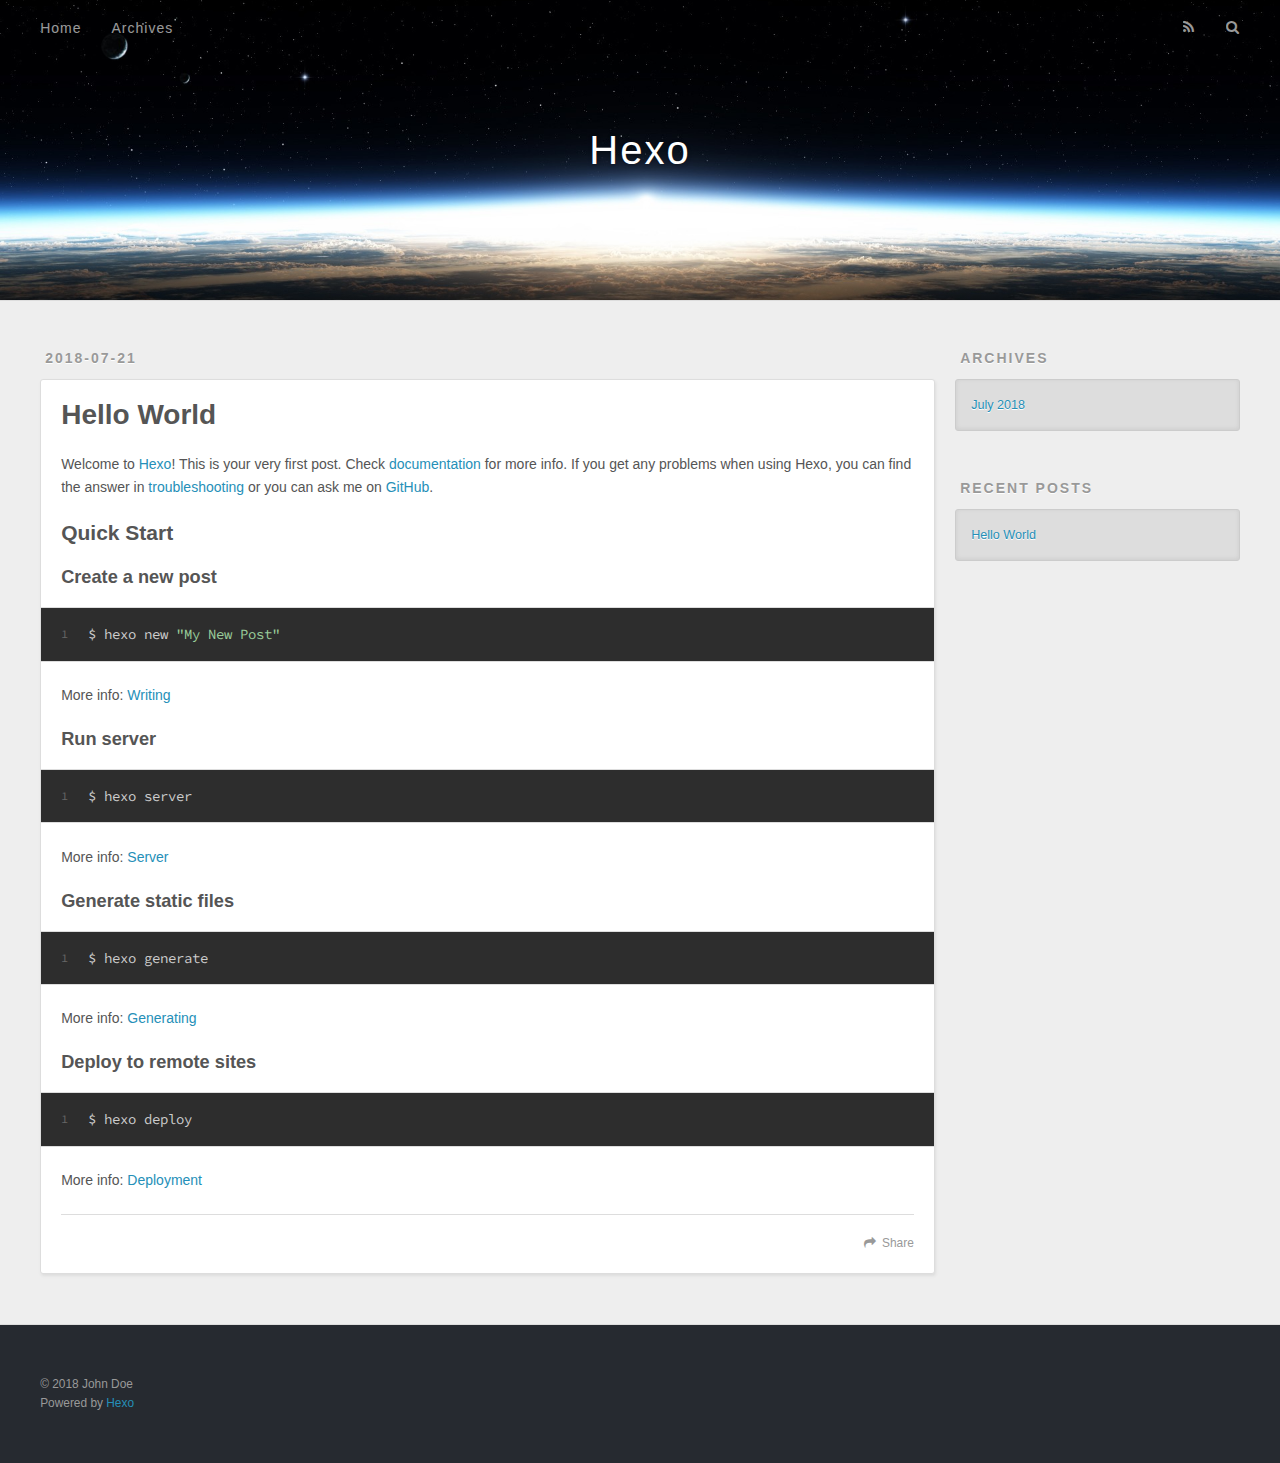
==== index.html @ a930fb46 "Site updated: 2018-07-21 19:15:25" ====
<!DOCTYPE html>
<html>
<head>
  <meta charset="utf-8">
  

  
  <title>Hexo</title>
  <meta name="viewport" content="width=device-width, initial-scale=1, maximum-scale=1">
  <meta property="og:type" content="website">
<meta property="og:title" content="Hexo">
<meta property="og:url" content="http://finestar.github.io/index.html">
<meta property="og:site_name" content="Hexo">
<meta property="og:locale" content="zh">
<meta name="twitter:card" content="summary">
<meta name="twitter:title" content="Hexo">
  
    <link rel="alternate" href="/atom.xml" title="Hexo" type="application/atom+xml">
  
  
    <link rel="icon" href="/favicon.png">
  
  
    <link href="//fonts.googleapis.com/css?family=Source+Code+Pro" rel="stylesheet" type="text/css">
  
  <link rel="stylesheet" href="/css/style.css">
</head>

<body>
  <div id="container">
    <div id="wrap">
      <header id="header">
  <div id="banner"></div>
  <div id="header-outer" class="outer">
    <div id="header-title" class="inner">
      <h1 id="logo-wrap">
        <a href="/" id="logo">Hexo</a>
      </h1>
      
    </div>
    <div id="header-inner" class="inner">
      <nav id="main-nav">
        <a id="main-nav-toggle" class="nav-icon"></a>
        
          <a class="main-nav-link" href="/">Home</a>
        
          <a class="main-nav-link" href="/archives">Archives</a>
        
      </nav>
      <nav id="sub-nav">
        
          <a id="nav-rss-link" class="nav-icon" href="/atom.xml" title="RSS Feed"></a>
        
        <a id="nav-search-btn" class="nav-icon" title="Search"></a>
      </nav>
      <div id="search-form-wrap">
        <form action="//google.com/search" method="get" accept-charset="UTF-8" class="search-form"><input type="search" name="q" class="search-form-input" placeholder="Search"><button type="submit" class="search-form-submit">&#xF002;</button><input type="hidden" name="sitesearch" value="http://finestar.github.io"></form>
      </div>
    </div>
  </div>
</header>
      <div class="outer">
        <section id="main">
  
    <article id="post-hello-world" class="article article-type-post" itemscope itemprop="blogPost">
  <div class="article-meta">
    <a href="/2018/07/21/hello-world/" class="article-date">
  <time datetime="2018-07-21T10:32:31.052Z" itemprop="datePublished">2018-07-21</time>
</a>
    
  </div>
  <div class="article-inner">
    
    
      <header class="article-header">
        
  
    <h1 itemprop="name">
      <a class="article-title" href="/2018/07/21/hello-world/">Hello World</a>
    </h1>
  

      </header>
    
    <div class="article-entry" itemprop="articleBody">
      
        <p>Welcome to <a href="https://hexo.io/" target="_blank" rel="noopener">Hexo</a>! This is your very first post. Check <a href="https://hexo.io/docs/" target="_blank" rel="noopener">documentation</a> for more info. If you get any problems when using Hexo, you can find the answer in <a href="https://hexo.io/docs/troubleshooting.html" target="_blank" rel="noopener">troubleshooting</a> or you can ask me on <a href="https://github.com/hexojs/hexo/issues" target="_blank" rel="noopener">GitHub</a>.</p>
<h2 id="Quick-Start"><a href="#Quick-Start" class="headerlink" title="Quick Start"></a>Quick Start</h2><h3 id="Create-a-new-post"><a href="#Create-a-new-post" class="headerlink" title="Create a new post"></a>Create a new post</h3><figure class="highlight bash"><table><tr><td class="gutter"><pre><span class="line">1</span><br></pre></td><td class="code"><pre><span class="line">$ hexo new <span class="string">"My New Post"</span></span><br></pre></td></tr></table></figure>
<p>More info: <a href="https://hexo.io/docs/writing.html" target="_blank" rel="noopener">Writing</a></p>
<h3 id="Run-server"><a href="#Run-server" class="headerlink" title="Run server"></a>Run server</h3><figure class="highlight bash"><table><tr><td class="gutter"><pre><span class="line">1</span><br></pre></td><td class="code"><pre><span class="line">$ hexo server</span><br></pre></td></tr></table></figure>
<p>More info: <a href="https://hexo.io/docs/server.html" target="_blank" rel="noopener">Server</a></p>
<h3 id="Generate-static-files"><a href="#Generate-static-files" class="headerlink" title="Generate static files"></a>Generate static files</h3><figure class="highlight bash"><table><tr><td class="gutter"><pre><span class="line">1</span><br></pre></td><td class="code"><pre><span class="line">$ hexo generate</span><br></pre></td></tr></table></figure>
<p>More info: <a href="https://hexo.io/docs/generating.html" target="_blank" rel="noopener">Generating</a></p>
<h3 id="Deploy-to-remote-sites"><a href="#Deploy-to-remote-sites" class="headerlink" title="Deploy to remote sites"></a>Deploy to remote sites</h3><figure class="highlight bash"><table><tr><td class="gutter"><pre><span class="line">1</span><br></pre></td><td class="code"><pre><span class="line">$ hexo deploy</span><br></pre></td></tr></table></figure>
<p>More info: <a href="https://hexo.io/docs/deployment.html" target="_blank" rel="noopener">Deployment</a></p>

      
    </div>
    <footer class="article-footer">
      <a data-url="http://finestar.github.io/2018/07/21/hello-world/" data-id="cjjvage1w0000pk55p27fnay2" class="article-share-link">Share</a>
      
      
    </footer>
  </div>
  
</article>


  


</section>
        
          <aside id="sidebar">
  
    

  
    

  
    
  
    
  <div class="widget-wrap">
    <h3 class="widget-title">Archives</h3>
    <div class="widget">
      <ul class="archive-list"><li class="archive-list-item"><a class="archive-list-link" href="/archives/2018/07/">July 2018</a></li></ul>
    </div>
  </div>


  
    
  <div class="widget-wrap">
    <h3 class="widget-title">Recent Posts</h3>
    <div class="widget">
      <ul>
        
          <li>
            <a href="/2018/07/21/hello-world/">Hello World</a>
          </li>
        
      </ul>
    </div>
  </div>

  
</aside>
        
      </div>
      <footer id="footer">
  
  <div class="outer">
    <div id="footer-info" class="inner">
      &copy; 2018 John Doe<br>
      Powered by <a href="http://hexo.io/" target="_blank">Hexo</a>
    </div>
  </div>
</footer>
    </div>
    <nav id="mobile-nav">
  
    <a href="/" class="mobile-nav-link">Home</a>
  
    <a href="/archives" class="mobile-nav-link">Archives</a>
  
</nav>
    

<script src="//ajax.googleapis.com/ajax/libs/jquery/2.0.3/jquery.min.js"></script>


  <link rel="stylesheet" href="/fancybox/jquery.fancybox.css">
  <script src="/fancybox/jquery.fancybox.pack.js"></script>


<script src="/js/script.js"></script>



  </div>
</body>
</html>
---- css/style.css ----
body {
  width: 100%;
}
body:before,
body:after {
  content: "";
  display: table;
}
body:after {
  clear: both;
}
html,
body,
div,
span,
applet,
object,
iframe,
h1,
h2,
h3,
h4,
h5,
h6,
p,
blockquote,
pre,
a,
abbr,
acronym,
address,
big,
cite,
code,
del,
dfn,
em,
img,
ins,
kbd,
q,
s,
samp,
small,
strike,
strong,
sub,
sup,
tt,
var,
dl,
dt,
dd,
ol,
ul,
li,
fieldset,
form,
label,
legend,
table,
caption,
tbody,
tfoot,
thead,
tr,
th,
td {
  margin: 0;
  padding: 0;
  border: 0;
  outline: 0;
  font-weight: inherit;
  font-style: inherit;
  font-family: inherit;
  font-size: 100%;
  vertical-align: baseline;
}
body {
  line-height: 1;
  color: #000;
  background: #fff;
}
ol,
ul {
  list-style: none;
}
table {
  border-collapse: separate;
  border-spacing: 0;
  vertical-align: middle;
}
caption,
th,
td {
  text-align: left;
  font-weight: normal;
  vertical-align: middle;
}
a img {
  border: none;
}
input,
button {
  margin: 0;
  padding: 0;
}
input::-moz-focus-inner,
button::-moz-focus-inner {
  border: 0;
  padding: 0;
}
@font-face {
  font-family: FontAwesome;
  font-style: normal;
  font-weight: normal;
  src: url("fonts/fontawesome-webfont.eot?v=#4.0.3");
  src: url("fonts/fontawesome-webfont.eot?#iefix&v=#4.0.3") format("embedded-opentype"), url("fonts/fontawesome-webfont.woff?v=#4.0.3") format("woff"), url("fonts/fontawesome-webfont.ttf?v=#4.0.3") format("truetype"), url("fonts/fontawesome-webfont.svg#fontawesomeregular?v=#4.0.3") format("svg");
}
html,
body,
#container {
  height: 100%;
}
body {
  background: #eee;
  font: 14px -apple-system, BlinkMacSystemFont, "Segoe UI", "Roboto", "Oxygen", "Ubuntu", "Cantarell", "Fira Sans", "Droid Sans", "Helvetica Neue", sans-serif;
  -webkit-text-size-adjust: 100%;
}
.outer {
  max-width: 1220px;
  margin: 0 auto;
  padding: 0 20px;
}
.outer:before,
.outer:after {
  content: "";
  display: table;
}
.outer:after {
  clear: both;
}
.inner {
  display: inline;
  float: left;
  width: 98.33333333333333%;
  margin: 0 0.833333333333333%;
}
.left,
.alignleft {
  float: left;
}
.right,
.alignright {
  float: right;
}
.clear {
  clear: both;
}
#container {
  position: relative;
}
.mobile-nav-on {
  overflow: hidden;
}
#wrap {
  height: 100%;
  width: 100%;
  position: absolute;
  top: 0;
  left: 0;
  -webkit-transition: 0.2s ease-out;
  -moz-transition: 0.2s ease-out;
  -ms-transition: 0.2s ease-out;
  transition: 0.2s ease-out;
  z-index: 1;
  background: #eee;
}
.mobile-nav-on #wrap {
  left: 280px;
}
@media screen and (min-width: 768px) {
  #main {
    display: inline;
    float: left;
    width: 73.33333333333333%;
    margin: 0 0.833333333333333%;
  }
}
.article-date,
.article-category-link,
.archive-year,
.widget-title {
  text-decoration: none;
  text-transform: uppercase;
  letter-spacing: 2px;
  color: #999;
  margin-bottom: 1em;
  margin-left: 5px;
  line-height: 1em;
  text-shadow: 0 1px #fff;
  font-weight: bold;
}
.article-inner,
.archive-article-inner {
  background: #fff;
  -webkit-box-shadow: 1px 2px 3px #ddd;
  box-shadow: 1px 2px 3px #ddd;
  border: 1px solid #ddd;
  border-radius: 3px;
}
.article-entry h1,
.widget h1 {
  font-size: 2em;
}
.article-entry h2,
.widget h2 {
  font-size: 1.5em;
}
.article-entry h3,
.widget h3 {
  font-size: 1.3em;
}
.article-entry h4,
.widget h4 {
  font-size: 1.2em;
}
.article-entry h5,
.widget h5 {
  font-size: 1em;
}
.article-entry h6,
.widget h6 {
  font-size: 1em;
  color: #999;
}
.article-entry hr,
.widget hr {
  border: 1px dashed #ddd;
}
.article-entry strong,
.widget strong {
  font-weight: bold;
}
.article-entry em,
.widget em,
.article-entry cite,
.widget cite {
  font-style: italic;
}
.article-entry sup,
.widget sup,
.article-entry sub,
.widget sub {
  font-size: 0.75em;
  line-height: 0;
  position: relative;
  vertical-align: baseline;
}
.article-entry sup,
.widget sup {
  top: -0.5em;
}
.article-entry sub,
.widget sub {
  bottom: -0.2em;
}
.article-entry small,
.widget small {
  font-size: 0.85em;
}
.article-entry acronym,
.widget acronym,
.article-entry abbr,
.widget abbr {
  border-bottom: 1px dotted;
}
.article-entry ul,
.widget ul,
.article-entry ol,
.widget ol,
.article-entry dl,
.widget dl {
  margin: 0 20px;
  line-height: 1.6em;
}
.article-entry ul ul,
.widget ul ul,
.article-entry ol ul,
.widget ol ul,
.article-entry ul ol,
.widget ul ol,
.article-entry ol ol,
.widget ol ol {
  margin-top: 0;
  margin-bottom: 0;
}
.article-entry ul,
.widget ul {
  list-style: disc;
}
.article-entry ol,
.widget ol {
  list-style: decimal;
}
.article-entry dt,
.widget dt {
  font-weight: bold;
}
#header {
  height: 300px;
  position: relative;
  border-bottom: 1px solid #ddd;
}
#header:before,
#header:after {
  content: "";
  position: absolute;
  left: 0;
  right: 0;
  height: 40px;
}
#header:before {
  top: 0;
  background: -webkit-linear-gradient(rgba(0,0,0,0.2), transparent);
  background: -moz-linear-gradient(rgba(0,0,0,0.2), transparent);
  background: -ms-linear-gradient(rgba(0,0,0,0.2), transparent);
  background: linear-gradient(rgba(0,0,0,0.2), transparent);
}
#header:after {
  bottom: 0;
  background: -webkit-linear-gradient(transparent, rgba(0,0,0,0.2));
  background: -moz-linear-gradient(transparent, rgba(0,0,0,0.2));
  background: -ms-linear-gradient(transparent, rgba(0,0,0,0.2));
  background: linear-gradient(transparent, rgba(0,0,0,0.2));
}
#header-outer {
  height: 100%;
  position: relative;
}
#header-inner {
  position: relative;
  overflow: hidden;
}
#banner {
  position: absolute;
  top: 0;
  left: 0;
  width: 100%;
  height: 100%;
  background: url("images/banner.jpg") center #000;
  -webkit-background-size: cover;
  -moz-background-size: cover;
  background-size: cover;
  z-index: -1;
}
#header-title {
  text-align: center;
  height: 40px;
  position: absolute;
  top: 50%;
  left: 0;
  margin-top: -20px;
}
#logo,
#subtitle {
  text-decoration: none;
  color: #fff;
  font-weight: 300;
  text-shadow: 0 1px 4px rgba(0,0,0,0.3);
}
#logo {
  font-size: 40px;
  line-height: 40px;
  letter-spacing: 2px;
}
#subtitle {
  font-size: 16px;
  line-height: 16px;
  letter-spacing: 1px;
}
#subtitle-wrap {
  margin-top: 16px;
}
#main-nav {
  float: left;
  margin-left: -15px;
}
.nav-icon,
.main-nav-link {
  float: left;
  color: #fff;
  opacity: 0.6;
  text-decoration: none;
  text-shadow: 0 1px rgba(0,0,0,0.2);
  -webkit-transition: opacity 0.2s;
  -moz-transition: opacity 0.2s;
  -ms-transition: opacity 0.2s;
  transition: opacity 0.2s;
  display: block;
  padding: 20px 15px;
}
.nav-icon:hover,
.main-nav-link:hover {
  opacity: 1;
}
.nav-icon {
  font-family: FontAwesome;
  text-align: center;
  font-size: 14px;
  width: 14px;
  height: 14px;
  padding: 20px 15px;
  position: relative;
  cursor: pointer;
}
.main-nav-link {
  font-weight: 300;
  letter-spacing: 1px;
}
@media screen and (max-width: 479px) {
  .main-nav-link {
    display: none;
  }
}
#main-nav-toggle {
  display: none;
}
#main-nav-toggle:before {
  content: "\f0c9";
}
@media screen and (max-width: 479px) {
  #main-nav-toggle {
    display: block;
  }
}
#sub-nav {
  float: right;
  margin-right: -15px;
}
#nav-rss-link:before {
  content: "\f09e";
}
#nav-search-btn:before {
  content: "\f002";
}
#search-form-wrap {
  position: absolute;
  top: 15px;
  width: 150px;
  height: 30px;
  right: -150px;
  opacity: 0;
  -webkit-transition: 0.2s ease-out;
  -moz-transition: 0.2s ease-out;
  -ms-transition: 0.2s ease-out;
  transition: 0.2s ease-out;
}
#search-form-wrap.on {
  opacity: 1;
  right: 0;
}
@media screen and (max-width: 479px) {
  #search-form-wrap {
    width: 100%;
    right: -100%;
  }
}
.search-form {
  position: absolute;
  top: 0;
  left: 0;
  right: 0;
  background: #fff;
  padding: 5px 15px;
  border-radius: 15px;
  -webkit-box-shadow: 0 0 10px rgba(0,0,0,0.3);
  box-shadow: 0 0 10px rgba(0,0,0,0.3);
}
.search-form-input {
  border: none;
  background: none;
  color: #555;
  width: 100%;
  font: 13px -apple-system, BlinkMacSystemFont, "Segoe UI", "Roboto", "Oxygen", "Ubuntu", "Cantarell", "Fira Sans", "Droid Sans", "Helvetica Neue", sans-serif;
  outline: none;
}
.search-form-input::-webkit-search-results-decoration,
.search-form-input::-webkit-search-cancel-button {
  -webkit-appearance: none;
}
.search-form-submit {
  position: absolute;
  top: 50%;
  right: 10px;
  margin-top: -7px;
  font: 13px FontAwesome;
  border: none;
  background: none;
  color: #bbb;
  cursor: pointer;
}
.search-form-submit:hover,
.search-form-submit:focus {
  color: #777;
}
.article {
  margin: 50px 0;
}
.article-inner {
  overflow: hidden;
}
.article-meta:before,
.article-meta:after {
  content: "";
  display: table;
}
.article-meta:after {
  clear: both;
}
.article-date {
  float: left;
}
.article-category {
  float: left;
  line-height: 1em;
  color: #ccc;
  text-shadow: 0 1px #fff;
  margin-left: 8px;
}
.article-category:before {
  content: "\2022";
}
.article-category-link {
  margin: 0 12px 1em;
}
.article-header {
  padding: 20px 20px 0;
}
.article-title {
  text-decoration: none;
  font-size: 2em;
  font-weight: bold;
  color: #555;
  line-height: 1.1em;
  -webkit-transition: color 0.2s;
  -moz-transition: color 0.2s;
  -ms-transition: color 0.2s;
  transition: color 0.2s;
}
a.article-title:hover {
  color: #258fb8;
}
.article-entry {
  color: #555;
  padding: 0 20px;
}
.article-entry:before,
.article-entry:after {
  content: "";
  display: table;
}
.article-entry:after {
  clear: both;
}
.article-entry p,
.article-entry table {
  line-height: 1.6em;
  margin: 1.6em 0;
}
.article-entry h1,
.article-entry h2,
.article-entry h3,
.article-entry h4,
.article-entry h5,
.article-entry h6 {
  font-weight: bold;
}
.article-entry h1,
.article-entry h2,
.article-entry h3,
.article-entry h4,
.article-entry h5,
.article-entry h6 {
  line-height: 1.1em;
  margin: 1.1em 0;
}
.article-entry a {
  color: #258fb8;
  text-decoration: none;
}
.article-entry a:hover {
  text-decoration: underline;
}
.article-entry ul,
.article-entry ol,
.article-entry dl {
  margin-top: 1.6em;
  margin-bottom: 1.6em;
}
.article-entry img,
.article-entry video {
  max-width: 100%;
  height: auto;
  display: block;
  margin: auto;
}
.article-entry iframe {
  border: none;
}
.article-entry table {
  width: 100%;
  border-collapse: collapse;
  border-spacing: 0;
}
.article-entry th {
  font-weight: bold;
  border-bottom: 3px solid #ddd;
  padding-bottom: 0.5em;
}
.article-entry td {
  border-bottom: 1px solid #ddd;
  padding: 10px 0;
}
.article-entry blockquote {
  font-family: Georgia, "Times New Roman", serif;
  font-size: 1.4em;
  margin: 1.6em 20px;
  text-align: center;
}
.article-entry blockquote footer {
  font-size: 14px;
  margin: 1.6em 0;
  font-family: -apple-system, BlinkMacSystemFont, "Segoe UI", "Roboto", "Oxygen", "Ubuntu", "Cantarell", "Fira Sans", "Droid Sans", "Helvetica Neue", sans-serif;
}
.article-entry blockquote footer cite:before {
  content: "—";
  padding: 0 0.5em;
}
.article-entry .pullquote {
  text-align: left;
  width: 45%;
  margin: 0;
}
.article-entry .pullquote.left {
  margin-left: 0.5em;
  margin-right: 1em;
}
.article-entry .pullquote.right {
  margin-right: 0.5em;
  margin-left: 1em;
}
.article-entry .caption {
  color: #999;
  display: block;
  font-size: 0.9em;
  margin-top: 0.5em;
  position: relative;
  text-align: center;
}
.article-entry .video-container {
  position: relative;
  padding-top: 56.25%;
  height: 0;
  overflow: hidden;
}
.article-entry .video-container iframe,
.article-entry .video-container object,
.article-entry .video-container embed {
  position: absolute;
  top: 0;
  left: 0;
  width: 100%;
  height: 100%;
  margin-top: 0;
}
.article-more-link a {
  display: inline-block;
  line-height: 1em;
  padding: 6px 15px;
  border-radius: 15px;
  background: #eee;
  color: #999;
  text-shadow: 0 1px #fff;
  text-decoration: none;
}
.article-more-link a:hover {
  background: #258fb8;
  color: #fff;
  text-decoration: none;
  text-shadow: 0 1px #1e7293;
}
.article-footer {
  font-size: 0.85em;
  line-height: 1.6em;
  border-top: 1px solid #ddd;
  padding-top: 1.6em;
  margin: 0 20px 20px;
}
.article-footer:before,
.article-footer:after {
  content: "";
  display: table;
}
.article-footer:after {
  clear: both;
}
.article-footer a {
  color: #999;
  text-decoration: none;
}
.article-footer a:hover {
  color: #555;
}
.article-tag-list-item {
  float: left;
  margin-right: 10px;
}
.article-tag-list-link:before {
  content: "#";
}
.article-comment-link {
  float: right;
}
.article-comment-link:before {
  content: "\f075";
  font-family: FontAwesome;
  padding-right: 8px;
}
.article-share-link {
  cursor: pointer;
  float: right;
  margin-left: 20px;
}
.article-share-link:before {
  content: "\f064";
  font-family: FontAwesome;
  padding-right: 6px;
}
#article-nav {
  position: relative;
}
#article-nav:before,
#article-nav:after {
  content: "";
  display: table;
}
#article-nav:after {
  clear: both;
}
@media screen and (min-width: 768px) {
  #article-nav {
    margin: 50px 0;
  }
  #article-nav:before {
    width: 8px;
    height: 8px;
    position: absolute;
    top: 50%;
    left: 50%;
    margin-top: -4px;
    margin-left: -4px;
    content: "";
    border-radius: 50%;
    background: #ddd;
    -webkit-box-shadow: 0 1px 2px #fff;
    box-shadow: 0 1px 2px #fff;
  }
}
.article-nav-link-wrap {
  text-decoration: none;
  text-shadow: 0 1px #fff;
  color: #999;
  -webkit-box-sizing: border-box;
  -moz-box-sizing: border-box;
  box-sizing: border-box;
  margin-top: 50px;
  text-align: center;
  display: block;
}
.article-nav-link-wrap:hover {
  color: #555;
}
@media screen and (min-width: 768px) {
  .article-nav-link-wrap {
    width: 50%;
    margin-top: 0;
  }
}
@media screen and (min-width: 768px) {
  #article-nav-newer {
    float: left;
    text-align: right;
    padding-right: 20px;
  }
}
@media screen and (min-width: 768px) {
  #article-nav-older {
    float: right;
    text-align: left;
    padding-left: 20px;
  }
}
.article-nav-caption {
  text-transform: uppercase;
  letter-spacing: 2px;
  color: #ddd;
  line-height: 1em;
  font-weight: bold;
}
#article-nav-newer .article-nav-caption {
  margin-right: -2px;
}
.article-nav-title {
  font-size: 0.85em;
  line-height: 1.6em;
  margin-top: 0.5em;
}
.article-share-box {
  position: absolute;
  display: none;
  background: #fff;
  -webkit-box-shadow: 1px 2px 10px rgba(0,0,0,0.2);
  box-shadow: 1px 2px 10px rgba(0,0,0,0.2);
  border-radius: 3px;
  margin-left: -145px;
  overflow: hidden;
  z-index: 1;
}
.article-share-box.on {
  display: block;
}
.article-share-input {
  width: 100%;
  background: none;
  -webkit-box-sizing: border-box;
  -moz-box-sizing: border-box;
  box-sizing: border-box;
  font: 14px -apple-system, BlinkMacSystemFont, "Segoe UI", "Roboto", "Oxygen", "Ubuntu", "Cantarell", "Fira Sans", "Droid Sans", "Helvetica Neue", sans-serif;
  padding: 0 15px;
  color: #555;
  outline: none;
  border: 1px solid #ddd;
  border-radius: 3px 3px 0 0;
  height: 36px;
  line-height: 36px;
}
.article-share-links {
  background: #eee;
}
.article-share-links:before,
.article-share-links:after {
  content: "";
  display: table;
}
.article-share-links:after {
  clear: both;
}
.article-share-twitter,
.article-share-facebook,
.article-share-pinterest,
.article-share-google {
  width: 50px;
  height: 36px;
  display: block;
  float: left;
  position: relative;
  color: #999;
  text-shadow: 0 1px #fff;
}
.article-share-twitter:before,
.article-share-facebook:before,
.article-share-pinterest:before,
.article-share-google:before {
  font-size: 20px;
  font-family: FontAwesome;
  width: 20px;
  height: 20px;
  position: absolute;
  top: 50%;
  left: 50%;
  margin-top: -10px;
  margin-left: -10px;
  text-align: center;
}
.article-share-twitter:hover,
.article-share-facebook:hover,
.article-share-pinterest:hover,
.article-share-google:hover {
  color: #fff;
}
.article-share-twitter:before {
  content: "\f099";
}
.article-share-twitter:hover {
  background: #00aced;
  text-shadow: 0 1px #008abe;
}
.article-share-facebook:before {
  content: "\f09a";
}
.article-share-facebook:hover {
  background: #3b5998;
  text-shadow: 0 1px #2f477a;
}
.article-share-pinterest:before {
  content: "\f0d2";
}
.article-share-pinterest:hover {
  background: #cb2027;
  text-shadow: 0 1px #a21a1f;
}
.article-share-google:before {
  content: "\f0d5";
}
.article-share-google:hover {
  background: #dd4b39;
  text-shadow: 0 1px #be3221;
}
.article-gallery {
  background: #000;
  position: relative;
}
.article-gallery-photos {
  position: relative;
  overflow: hidden;
}
.article-gallery-img {
  display: none;
  max-width: 100%;
}
.article-gallery-img:first-child {
  display: block;
}
.article-gallery-img.loaded {
  position: absolute;
  display: block;
}
.article-gallery-img img {
  display: block;
  max-width: 100%;
  margin: 0 auto;
}
#comments {
  background: #fff;
  -webkit-box-shadow: 1px 2px 3px #ddd;
  box-shadow: 1px 2px 3px #ddd;
  padding: 20px;
  border: 1px solid #ddd;
  border-radius: 3px;
  margin: 50px 0;
}
#comments a {
  color: #258fb8;
}
.archives-wrap {
  margin: 50px 0;
}
.archives:before,
.archives:after {
  content: "";
  display: table;
}
.archives:after {
  clear: both;
}
.archive-year-wrap {
  margin-bottom: 1em;
}
.archives {
  -webkit-column-gap: 10px;
  -moz-column-gap: 10px;
  column-gap: 10px;
}
@media screen and (min-width: 480px) and (max-width: 767px) {
  .archives {
    -webkit-column-count: 2;
    -moz-column-count: 2;
    column-count: 2;
  }
}
@media screen and (min-width: 768px) {
  .archives {
    -webkit-column-count: 3;
    -moz-column-count: 3;
    column-count: 3;
  }
}
.archive-article {
  -webkit-column-break-inside: avoid;
  page-break-inside: avoid;
  overflow: hidden;
  break-inside: avoid-column;
}
.archive-article-inner {
  padding: 10px;
  margin-bottom: 15px;
}
.archive-article-title {
  text-decoration: none;
  font-weight: bold;
  color: #555;
  -webkit-transition: color 0.2s;
  -moz-transition: color 0.2s;
  -ms-transition: color 0.2s;
  transition: color 0.2s;
  line-height: 1.6em;
}
.archive-article-title:hover {
  color: #258fb8;
}
.archive-article-footer {
  margin-top: 1em;
}
.archive-article-date {
  color: #999;
  text-decoration: none;
  font-size: 0.85em;
  line-height: 1em;
  margin-bottom: 0.5em;
  display: block;
}
#page-nav {
  margin: 50px auto;
  background: #fff;
  -webkit-box-shadow: 1px 2px 3px #ddd;
  box-shadow: 1px 2px 3px #ddd;
  border: 1px solid #ddd;
  border-radius: 3px;
  text-align: center;
  color: #999;
  overflow: hidden;
}
#page-nav:before,
#page-nav:after {
  content: "";
  display: table;
}
#page-nav:after {
  clear: both;
}
#page-nav a,
#page-nav span {
  padding: 10px 20px;
  line-height: 1;
  height: 2ex;
}
#page-nav a {
  color: #999;
  text-decoration: none;
}
#page-nav a:hover {
  background: #999;
  color: #fff;
}
#page-nav .prev {
  float: left;
}
#page-nav .next {
  float: right;
}
#page-nav .page-number {
  display: inline-block;
}
@media screen and (max-width: 479px) {
  #page-nav .page-number {
    display: none;
  }
}
#page-nav .current {
  color: #555;
  font-weight: bold;
}
#page-nav .space {
  color: #ddd;
}
#footer {
  background: #262a30;
  padding: 50px 0;
  border-top: 1px solid #ddd;
  color: #999;
}
#footer a {
  color: #258fb8;
  text-decoration: none;
}
#footer a:hover {
  text-decoration: underline;
}
#footer-info {
  line-height: 1.6em;
  font-size: 0.85em;
}
.article-entry pre,
.article-entry .highlight {
  background: #2d2d2d;
  margin: 0 -20px;
  padding: 15px 20px;
  border-style: solid;
  border-color: #ddd;
  border-width: 1px 0;
  overflow: auto;
  color: #ccc;
  line-height: 22.400000000000002px;
}
.article-entry .highlight .gutter pre,
.article-entry .gist .gist-file .gist-data .line-numbers {
  color: #666;
  font-size: 0.85em;
}
.article-entry pre,
.article-entry code {
  font-family: "Source Code Pro", Consolas, Monaco, Menlo, Consolas, monospace;
}
.article-entry code {
  background: #eee;
  text-shadow: 0 1px #fff;
  padding: 0 0.3em;
}
.article-entry pre code {
  background: none;
  text-shadow: none;
  padding: 0;
}
.article-entry .highlight pre {
  border: none;
  margin: 0;
  padding: 0;
}
.article-entry .highlight table {
  margin: 0;
  width: auto;
}
.article-entry .highlight td {
  border: none;
  padding: 0;
}
.article-entry .highlight figcaption {
  font-size: 0.85em;
  color: #999;
  line-height: 1em;
  margin-bottom: 1em;
}
.article-entry .highlight figcaption:before,
.article-entry .highlight figcaption:after {
  content: "";
  display: table;
}
.article-entry .highlight figcaption:after {
  clear: both;
}
.article-entry .highlight figcaption a {
  float: right;
}
.article-entry .highlight .gutter pre {
  text-align: right;
  padding-right: 20px;
}
.article-entry .highlight .line {
  height: 22.400000000000002px;
}
.article-entry .highlight .line.marked {
  background: #515151;
}
.article-entry .gist {
  margin: 0 -20px;
  border-style: solid;
  border-color: #ddd;
  border-width: 1px 0;
  background: #2d2d2d;
  padding: 15px 20px 15px 0;
}
.article-entry .gist .gist-file {
  border: none;
  font-family: "Source Code Pro", Consolas, Monaco, Menlo, Consolas, monospace;
  margin: 0;
}
.article-entry .gist .gist-file .gist-data {
  background: none;
  border: none;
}
.article-entry .gist .gist-file .gist-data .line-numbers {
  background: none;
  border: none;
  padding: 0 20px 0 0;
}
.article-entry .gist .gist-file .gist-data .line-data {
  padding: 0 !important;
}
.article-entry .gist .gist-file .highlight {
  margin: 0;
  padding: 0;
  border: none;
}
.article-entry .gist .gist-file .gist-meta {
  background: #2d2d2d;
  color: #999;
  font: 0.85em -apple-system, BlinkMacSystemFont, "Segoe UI", "Roboto", "Oxygen", "Ubuntu", "Cantarell", "Fira Sans", "Droid Sans", "Helvetica Neue", sans-serif;
  text-shadow: 0 0;
  padding: 0;
  margin-top: 1em;
  margin-left: 20px;
}
.article-entry .gist .gist-file .gist-meta a {
  color: #258fb8;
  font-weight: normal;
}
.article-entry .gist .gist-file .gist-meta a:hover {
  text-decoration: underline;
}
pre .comment,
pre .title {
  color: #999;
}
pre .variable,
pre .attribute,
pre .tag,
pre .regexp,
pre .ruby .constant,
pre .xml .tag .title,
pre .xml .pi,
pre .xml .doctype,
pre .html .doctype,
pre .css .id,
pre .css .class,
pre .css .pseudo {
  color: #f2777a;
}
pre .number,
pre .preprocessor,
pre .built_in,
pre .literal,
pre .params,
pre .constant {
  color: #f99157;
}
pre .class,
pre .ruby .class .title,
pre .css .rules .attribute {
  color: #9c9;
}
pre .string,
pre .value,
pre .inheritance,
pre .header,
pre .ruby .symbol,
pre .xml .cdata {
  color: #9c9;
}
pre .css .hexcolor {
  color: #6cc;
}
pre .function,
pre .python .decorator,
pre .python .title,
pre .ruby .function .title,
pre .ruby .title .keyword,
pre .perl .sub,
pre .javascript .title,
pre .coffeescript .title {
  color: #69c;
}
pre .keyword,
pre .javascript .function {
  color: #c9c;
}
@media screen and (max-width: 479px) {
  #mobile-nav {
    position: absolute;
    top: 0;
    left: 0;
    width: 280px;
    height: 100%;
    background: #191919;
    border-right: 1px solid #fff;
  }
}
@media screen and (max-width: 479px) {
  .mobile-nav-link {
    display: block;
    color: #999;
    text-decoration: none;
    padding: 15px 20px;
    font-weight: bold;
  }
  .mobile-nav-link:hover {
    color: #fff;
  }
}
@media screen and (min-width: 768px) {
  #sidebar {
    display: inline;
    float: left;
    width: 23.333333333333332%;
    margin: 0 0.833333333333333%;
  }
}
.widget-wrap {
  margin: 50px 0;
}
.widget {
  color: #777;
  text-shadow: 0 1px #fff;
  background: #ddd;
  -webkit-box-shadow: 0 -1px 4px #ccc inset;
  box-shadow: 0 -1px 4px #ccc inset;
  border: 1px solid #ccc;
  padding: 15px;
  border-radius: 3px;
}
.widget a {
  color: #258fb8;
  text-decoration: none;
}
.widget a:hover {
  text-decoration: underline;
}
.widget ul ul,
.widget ol ul,
.widget dl ul,
.widget ul ol,
.widget ol ol,
.widget dl ol,
.widget ul dl,
.widget ol dl,
.widget dl dl {
  margin-left: 15px;
  list-style: disc;
}
.widget {
  line-height: 1.6em;
  word-wrap: break-word;
  font-size: 0.9em;
}
.widget ul,
.widget ol {
  list-style: none;
  margin: 0;
}
.widget ul ul,
.widget ol ul,
.widget ul ol,
.widget ol ol {
  margin: 0 20px;
}
.widget ul ul,
.widget ol ul {
  list-style: disc;
}
.widget ul ol,
.widget ol ol {
  list-style: decimal;
}
.category-list-count,
.tag-list-count,
.archive-list-count {
  padding-left: 5px;
  color: #999;
  font-size: 0.85em;
}
.category-list-count:before,
.tag-list-count:before,
.archive-list-count:before {
  content: "(";
}
.category-list-count:after,
.tag-list-count:after,
.archive-list-count:after {
  content: ")";
}
.tagcloud a {
  margin-right: 5px;
  display: inline-block;
}
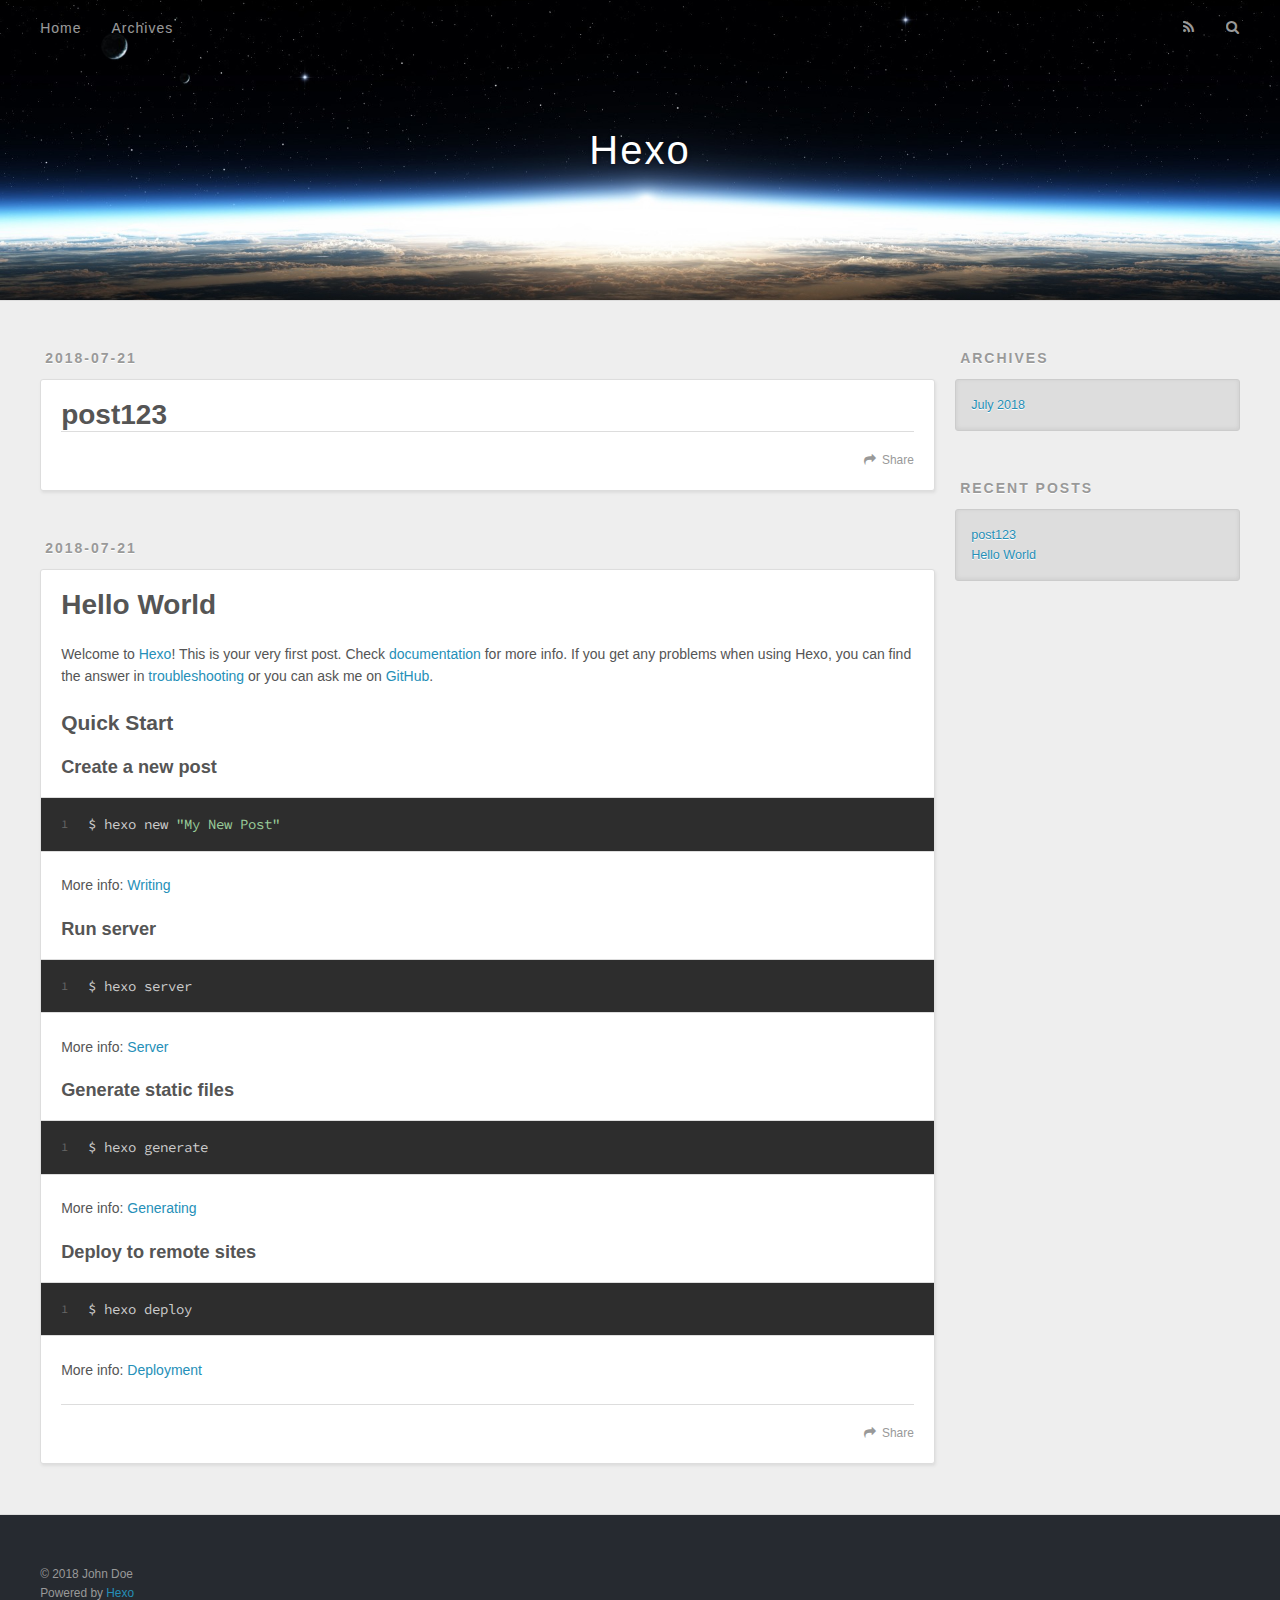
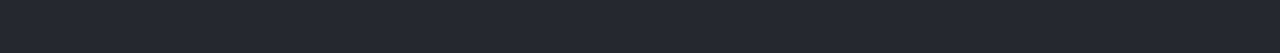
==== commit 120813d5: "Site updated: 2018-07-21 19:18:57" ====
--- a/index.html
+++ b/index.html
@@ -62,6 +62,42 @@
       <div class="outer">
         <section id="main">
   
+    <article id="post-post123" class="article article-type-post" itemscope itemprop="blogPost">
+  <div class="article-meta">
+    <a href="/2018/07/21/post123/" class="article-date">
+  <time datetime="2018-07-21T11:18:43.000Z" itemprop="datePublished">2018-07-21</time>
+</a>
+    
+  </div>
+  <div class="article-inner">
+    
+    
+      <header class="article-header">
+        
+  
+    <h1 itemprop="name">
+      <a class="article-title" href="/2018/07/21/post123/">post123</a>
+    </h1>
+  
+
+      </header>
+    
+    <div class="article-entry" itemprop="articleBody">
+      
+        
+      
+    </div>
+    <footer class="article-footer">
+      <a data-url="http://finestar.github.io/2018/07/21/post123/" data-id="cjjvblzex0001z45590z2jx35" class="article-share-link">Share</a>
+      
+      
+    </footer>
+  </div>
+  
+</article>
+
+
+  
     <article id="post-hello-world" class="article article-type-post" itemscope itemprop="blogPost">
   <div class="article-meta">
     <a href="/2018/07/21/hello-world/" class="article-date">
@@ -97,7 +133,7 @@
       
     </div>
     <footer class="article-footer">
-      <a data-url="http://finestar.github.io/2018/07/21/hello-world/" data-id="cjjvage1w0000pk55p27fnay2" class="article-share-link">Share</a>
+      <a data-url="http://finestar.github.io/2018/07/21/hello-world/" data-id="cjjvblzer0000z455zj9xauix" class="article-share-link">Share</a>
       
       
     </footer>
@@ -138,6 +174,10 @@
       <ul>
         
           <li>
+            <a href="/2018/07/21/post123/">post123</a>
+          </li>
+        
+          <li>
             <a href="/2018/07/21/hello-world/">Hello World</a>
           </li>
         
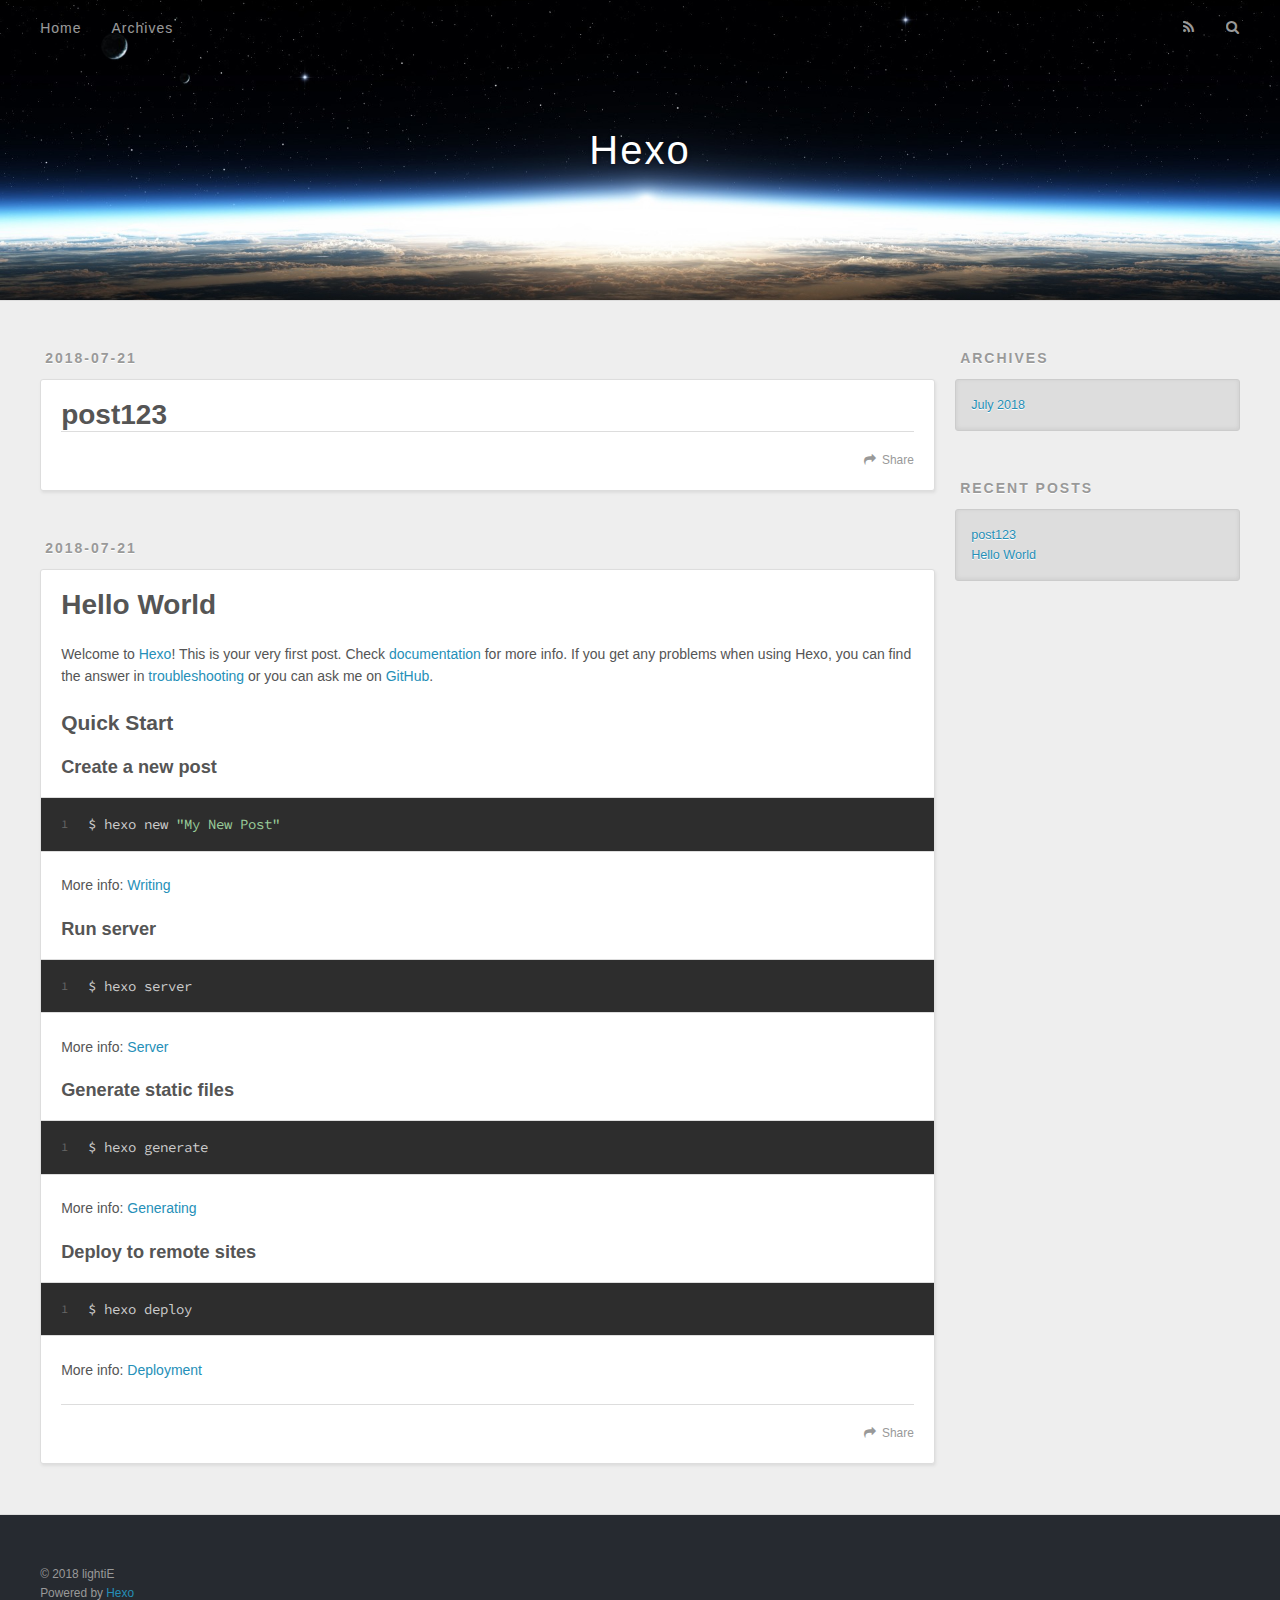
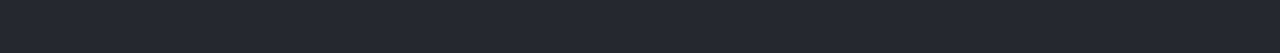
==== commit 4429b2ca: "Site updated: 2018-07-21 19:26:05" ====
--- a/index.html
+++ b/index.html
@@ -193,7 +193,7 @@
   
   <div class="outer">
     <div id="footer-info" class="inner">
-      &copy; 2018 John Doe<br>
+      &copy; 2018 lightiE<br>
       Powered by <a href="http://hexo.io/" target="_blank">Hexo</a>
     </div>
   </div>
